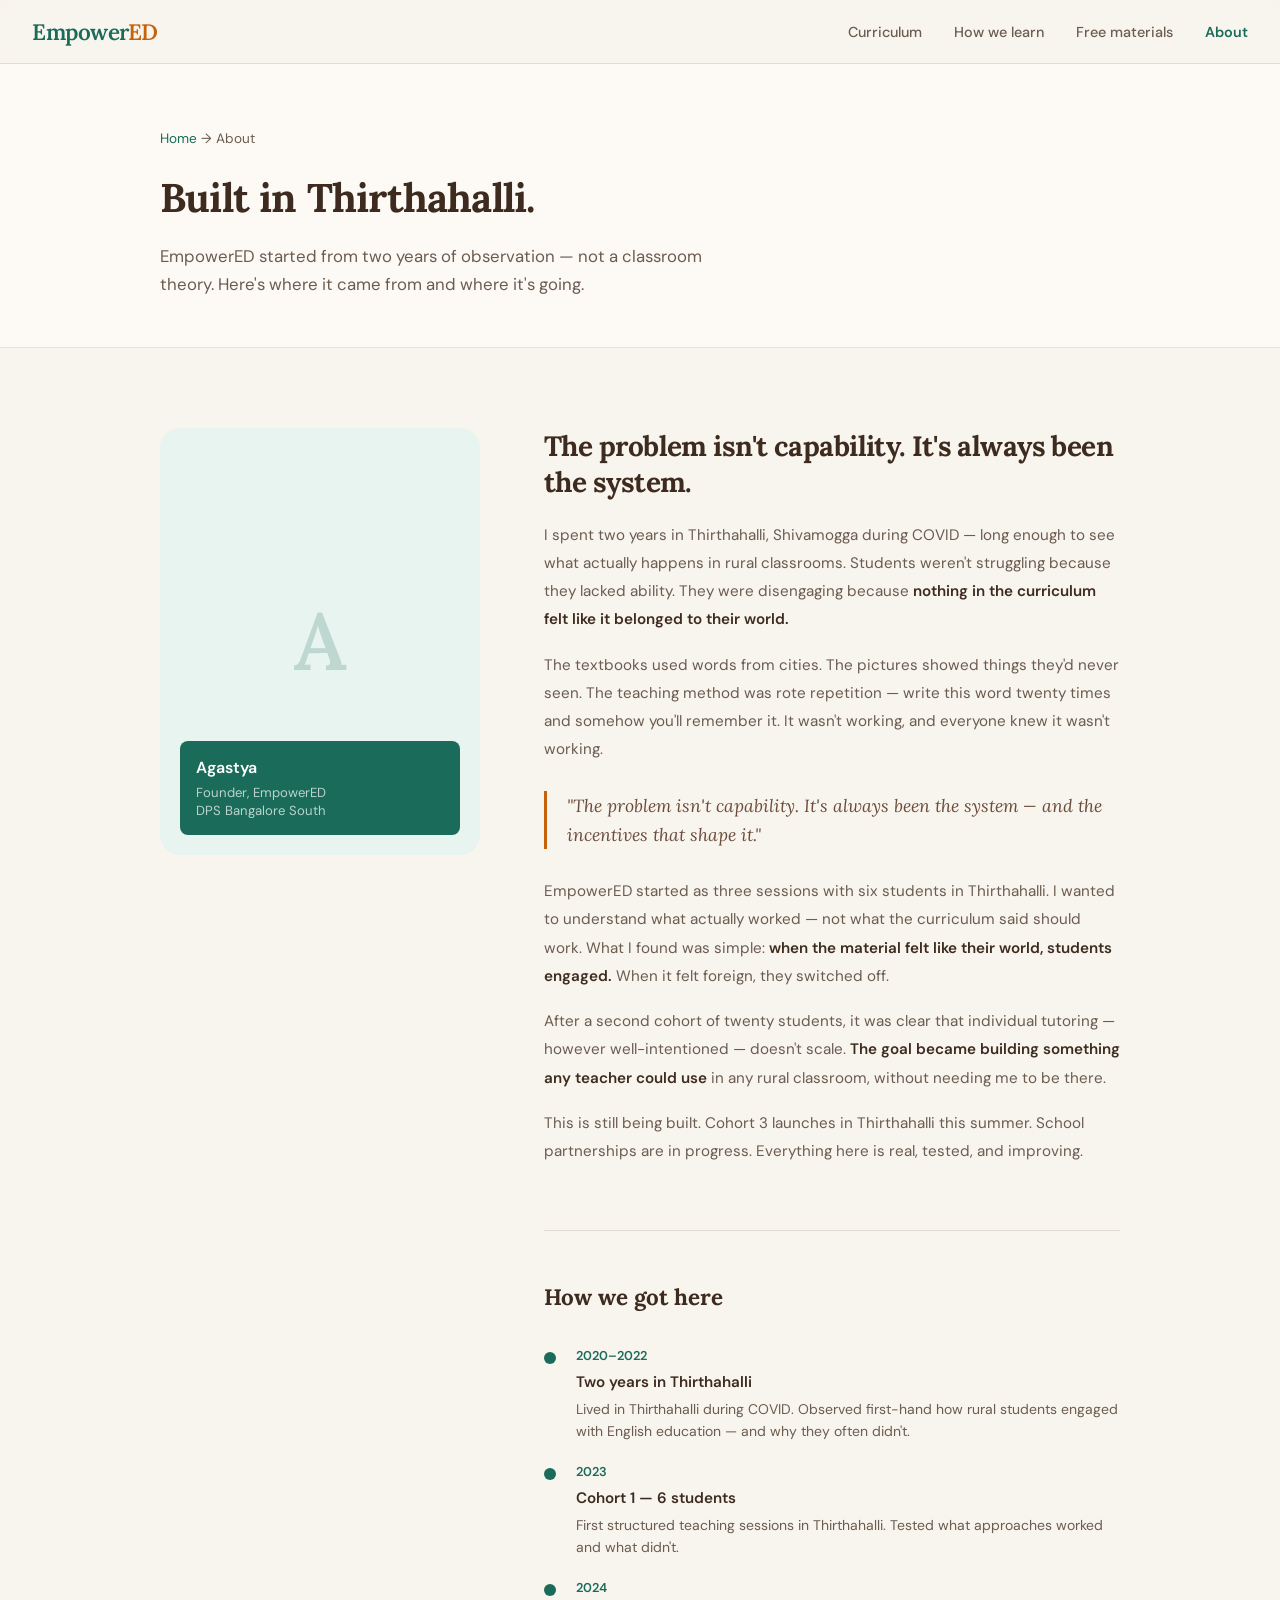
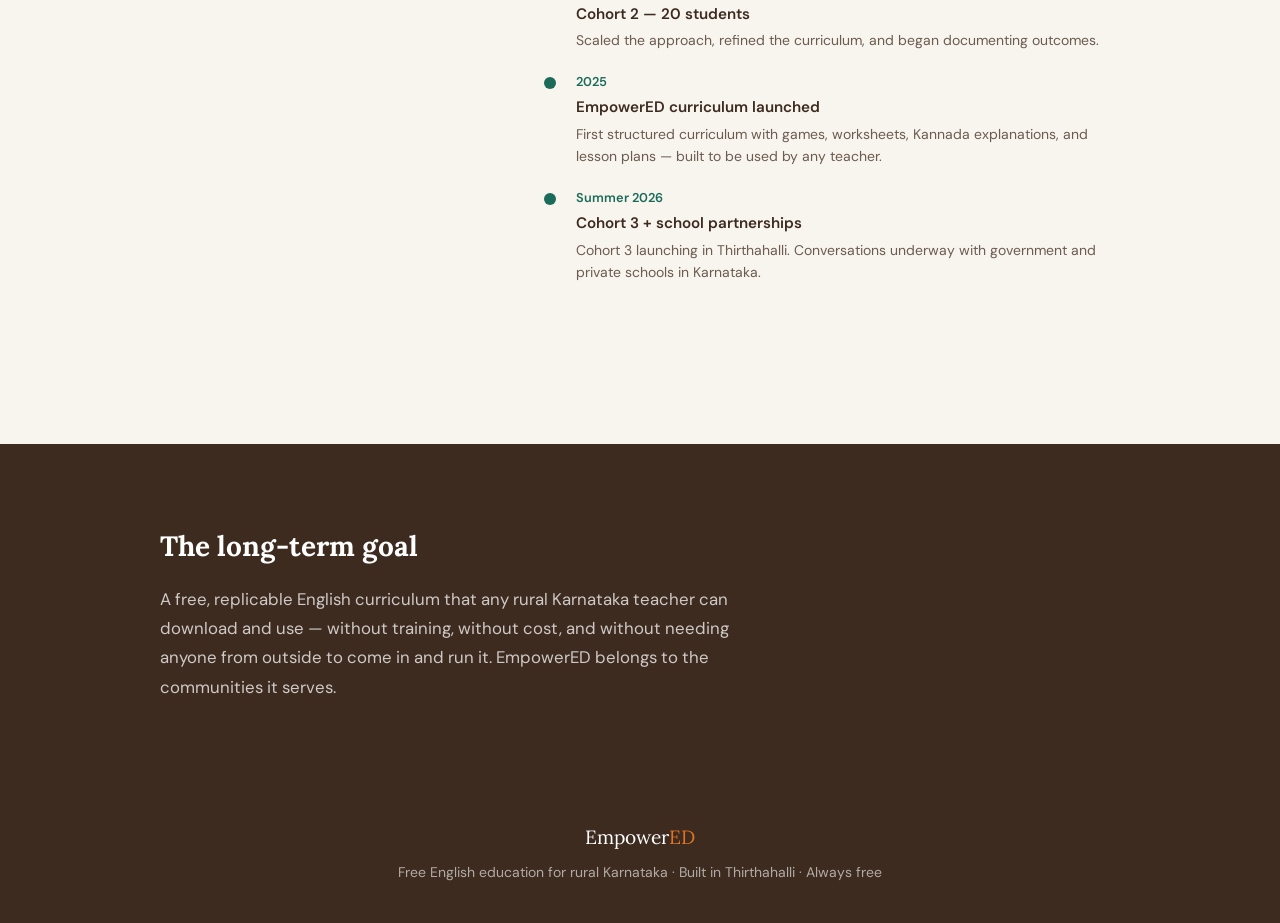
==== about.html @ 418e9cbe "Add files via upload" ====
<!DOCTYPE html>
<html lang="en">
<head>
<meta charset="UTF-8">
<meta name="viewport" content="width=device-width, initial-scale=1.0">
<title>About — EmpowerED</title>
<link href="https://fonts.googleapis.com/css2?family=Lora:ital,wght@0,400;0,600;1,400&family=DM+Sans:wght@400;500;600&display=swap" rel="stylesheet">
<link rel="stylesheet" href="style.css">
<style>
  .page-hero { background: var(--warm-white); padding: 4rem 2rem 3rem; border-bottom: 1px solid var(--border); }
  .breadcrumb { font-size: 0.85rem; color: var(--text-muted); margin-bottom: 1rem; }
  .breadcrumb a { color: var(--teal); text-decoration: none; }
  .page-hero h1 { font-family: var(--font-display); font-size: 2.5rem; color: var(--brown); letter-spacing: -0.02em; margin-bottom: 0.75rem; }
  .page-hero p { font-size: 1.05rem; color: var(--text-muted); max-width: 560px; line-height: 1.7; }

  .about-section { background: var(--cream); }
  .about-grid { display: grid; grid-template-columns: 1fr 1.8fr; gap: 4rem; align-items: start; }
  @media (max-width: 680px) { .about-grid { grid-template-columns: 1fr; gap: 2rem; } }

  .about-img { background: var(--teal-light); border-radius: 1.25rem; aspect-ratio: 3/4; display: flex; align-items: center; justify-content: center; position: relative; overflow: hidden; }
  .about-initials { font-family: var(--font-display); font-size: 5rem; font-weight: 600; color: var(--teal); opacity: 0.2; }
  .about-tag { position: absolute; bottom: 1.25rem; left: 1.25rem; right: 1.25rem; background: var(--teal); color: #fff; border-radius: 0.5rem; padding: 0.875rem 1rem; }
  .about-tag .name { font-weight: 600; color: #fff; font-size: 1rem; margin-bottom: 0.2rem; }
  .about-tag .role { color: rgba(255,255,255,0.7); font-size: 0.82rem; line-height: 1.4; }

  .about-content h2 { font-family: var(--font-display); font-size: 1.75rem; color: var(--brown); margin-bottom: 1.25rem; letter-spacing: -0.02em; line-height: 1.3; }
  .about-content p { font-size: 0.95rem; color: var(--text-muted); line-height: 1.85; margin-bottom: 1.1rem; }
  .about-content p strong { color: var(--brown); font-weight: 600; }
  .about-quote { border-left: 3px solid var(--amber); padding-left: 1.25rem; margin: 1.75rem 0; font-family: var(--font-display); font-style: italic; font-size: 1.1rem; color: var(--brown-mid); line-height: 1.65; }

  .timeline { margin-top: 4rem; padding-top: 3rem; border-top: 1px solid var(--border); }
  .timeline h3 { font-family: var(--font-display); font-size: 1.4rem; color: var(--brown); margin-bottom: 2rem; }
  .timeline-list { display: flex; flex-direction: column; gap: 1.25rem; }
  .timeline-item { display: flex; gap: 1.25rem; align-items: flex-start; }
  .timeline-dot { width: 12px; height: 12px; border-radius: 50%; background: var(--teal); flex-shrink: 0; margin-top: 0.35rem; }
  .timeline-content { flex: 1; }
  .timeline-year { font-size: 0.8rem; font-weight: 600; color: var(--teal); margin-bottom: 0.2rem; }
  .timeline-title { font-size: 0.95rem; font-weight: 600; color: var(--brown); margin-bottom: 0.2rem; }
  .timeline-desc { font-size: 0.875rem; color: var(--text-muted); line-height: 1.6; }

  .mission { background: var(--brown); margin-top: 5rem; }
  /* Note: mission section uses section padding from shared CSS */
  .mission h2 { font-family: var(--font-display); font-size: 1.75rem; color: #fff; margin-bottom: 1rem; }
  .mission p { color: rgba(255,255,255,0.75); font-size: 1.05rem; line-height: 1.75; max-width: 600px; }
</style>
</head>
<body>

<nav>
  <a href="index.html" class="nav-logo">Empower<span>ED</span></a>
  <ul class="nav-links">
    <li><a href="curriculum.html">Curriculum</a></li>
    <li><a href="games.html">How we learn</a></li>
    <li><a href="materials.html">Free materials</a></li>
    <li><a href="about.html" class="active">About</a></li>
  </ul>
</nav>

<section class="page-hero">
  <div class="container">
    <div class="breadcrumb"><a href="index.html">Home</a> → About</div>
    <h1>Built in Thirthahalli.</h1>
    <p>EmpowerED started from two years of observation — not a classroom theory. Here's where it came from and where it's going.</p>
  </div>
</section>

<section class="about-section">
  <div class="container">
    <div class="about-grid">

      <div>
        <div class="about-img">
          <div class="about-initials">A</div>
          <div class="about-tag">
            <!-- UPDATE NAME AND ROLE -->
            <div class="name">Agastya</div>
            <div class="role">Founder, EmpowerED<br>DPS Bangalore South</div>
          </div>
        </div>
      </div>

      <div class="about-content">
        <h2>The problem isn't capability. It's always been the system.</h2>

        <!-- UPDATE YOUR STORY HERE -->
        <p>I spent two years in Thirthahalli, Shivamogga during COVID — long enough to see what actually happens in rural classrooms. Students weren't struggling because they lacked ability. They were disengaging because <strong>nothing in the curriculum felt like it belonged to their world.</strong></p>

        <p>The textbooks used words from cities. The pictures showed things they'd never seen. The teaching method was rote repetition — write this word twenty times and somehow you'll remember it. It wasn't working, and everyone knew it wasn't working.</p>

        <div class="about-quote">"The problem isn't capability. It's always been the system — and the incentives that shape it."</div>

        <p>EmpowerED started as three sessions with six students in Thirthahalli. I wanted to understand what actually worked — not what the curriculum said should work. What I found was simple: <strong>when the material felt like their world, students engaged.</strong> When it felt foreign, they switched off.</p>

        <p>After a second cohort of twenty students, it was clear that individual tutoring — however well-intentioned — doesn't scale. <strong>The goal became building something any teacher could use</strong> in any rural classroom, without needing me to be there.</p>

        <p>This is still being built. Cohort 3 launches in Thirthahalli this summer. School partnerships are in progress. Everything here is real, tested, and improving.</p>

        <!-- TIMELINE -->
        <div class="timeline">
          <h3>How we got here</h3>
          <div class="timeline-list">
            <div class="timeline-item">
              <div class="timeline-dot"></div>
              <div class="timeline-content">
                <div class="timeline-year">2020–2022</div>
                <div class="timeline-title">Two years in Thirthahalli</div>
                <div class="timeline-desc">Lived in Thirthahalli during COVID. Observed first-hand how rural students engaged with English education — and why they often didn't.</div>
              </div>
            </div>
            <div class="timeline-item">
              <div class="timeline-dot"></div>
              <div class="timeline-content">
                <div class="timeline-year">2023</div>
                <div class="timeline-title">Cohort 1 — 6 students</div>
                <div class="timeline-desc">First structured teaching sessions in Thirthahalli. Tested what approaches worked and what didn't.</div>
              </div>
            </div>
            <div class="timeline-item">
              <div class="timeline-dot"></div>
              <div class="timeline-content">
                <div class="timeline-year">2024</div>
                <div class="timeline-title">Cohort 2 — 20 students</div>
                <div class="timeline-desc">Scaled the approach, refined the curriculum, and began documenting outcomes.</div>
              </div>
            </div>
            <div class="timeline-item">
              <div class="timeline-dot"></div>
              <div class="timeline-content">
                <div class="timeline-year">2025</div>
                <div class="timeline-title">EmpowerED curriculum launched</div>
                <div class="timeline-desc">First structured curriculum with games, worksheets, Kannada explanations, and lesson plans — built to be used by any teacher.</div>
              </div>
            </div>
            <div class="timeline-item">
              <div class="timeline-dot"></div>
              <div class="timeline-content">
                <div class="timeline-year">Summer 2026</div>
                <div class="timeline-title">Cohort 3 + school partnerships</div>
                <div class="timeline-desc">Cohort 3 launching in Thirthahalli. Conversations underway with government and private schools in Karnataka.</div>
              </div>
            </div>
          </div>
        </div>

      </div>
    </div>
  </div>
</section>

<section class="mission">
  <div class="container">
    <h2>The long-term goal</h2>
    <p>A free, replicable English curriculum that any rural Karnataka teacher can download and use — without training, without cost, and without needing anyone from outside to come in and run it. EmpowerED belongs to the communities it serves.</p>
  </div>
</section>

<footer>
  <div class="footer-logo">Empower<span>ED</span></div>
  <p>Free English education for rural Karnataka · Built in Thirthahalli · Always free</p>
</footer>

</body>
</html>
---- style.css ----
*, *::before, *::after { box-sizing: border-box; margin: 0; padding: 0; }

:root {
  --cream: #f8f4ee;
  --warm-white: #fdfaf6;
  --teal: #1a6b5a;
  --teal-light: #e8f4f0;
  --teal-mid: #2d8c76;
  --amber: #c8620a;
  --amber-light: #fef3e8;
  --amber-mid: #e07420;
  --brown: #3d2b1f;
  --brown-mid: #6b4c3b;
  --brown-light: #f0e8e0;
  --text: #2c1f14;
  --text-muted: #6b5c50;
  --border: rgba(61,43,31,0.12);
  --font-display: 'Lora', Georgia, serif;
  --font-body: 'DM Sans', system-ui, sans-serif;
}

html { scroll-behavior: smooth; }
body { font-family: var(--font-body); background: var(--cream); color: var(--text); line-height: 1.6; overflow-x: hidden; }

nav { position: sticky; top: 0; z-index: 100; background: rgba(248,244,238,0.95); backdrop-filter: blur(8px); border-bottom: 1px solid var(--border); padding: 0 2rem; display: flex; align-items: center; justify-content: space-between; height: 64px; }
.nav-logo { font-family: var(--font-display); font-size: 1.4rem; color: var(--teal); font-weight: 600; letter-spacing: -0.02em; text-decoration: none; }
.nav-logo span { color: var(--amber); }
.nav-links { display: flex; gap: 2rem; list-style: none; }
.nav-links a { font-size: 0.9rem; font-weight: 500; color: var(--text-muted); text-decoration: none; transition: color 0.2s; }
.nav-links a:hover, .nav-links a.active { color: var(--teal); font-weight: 600; }

section { padding: 5rem 2rem; }
.container { max-width: 960px; margin: 0 auto; }

.section-label { font-size: 0.8rem; font-weight: 600; letter-spacing: 0.1em; text-transform: uppercase; color: var(--amber); margin-bottom: 0.75rem; }
.section-title { font-family: var(--font-display); font-size: 2rem; color: var(--brown); margin-bottom: 1rem; letter-spacing: -0.02em; }
.section-sub { font-size: 1.05rem; color: var(--text-muted); max-width: 560px; line-height: 1.7; margin-bottom: 3rem; }

.btn-primary { background: var(--teal); color: #fff; padding: 0.85rem 2rem; border-radius: 0.5rem; font-size: 0.95rem; font-weight: 600; text-decoration: none; transition: background 0.2s, transform 0.15s; display: inline-block; }
.btn-primary:hover { background: var(--teal-mid); transform: translateY(-1px); }
.btn-secondary { background: transparent; color: var(--teal); padding: 0.85rem 2rem; border-radius: 0.5rem; font-size: 0.95rem; font-weight: 600; text-decoration: none; border: 1.5px solid var(--teal); transition: background 0.2s; display: inline-block; }
.btn-secondary:hover { background: var(--teal-light); }

footer { background: var(--brown); color: rgba(255,255,255,0.6); padding: 2.5rem 2rem; text-align: center; font-size: 0.875rem; }
.footer-logo { font-family: var(--font-display); font-size: 1.2rem; color: #fff; margin-bottom: 0.5rem; }
.footer-logo span { color: var(--amber-mid); }
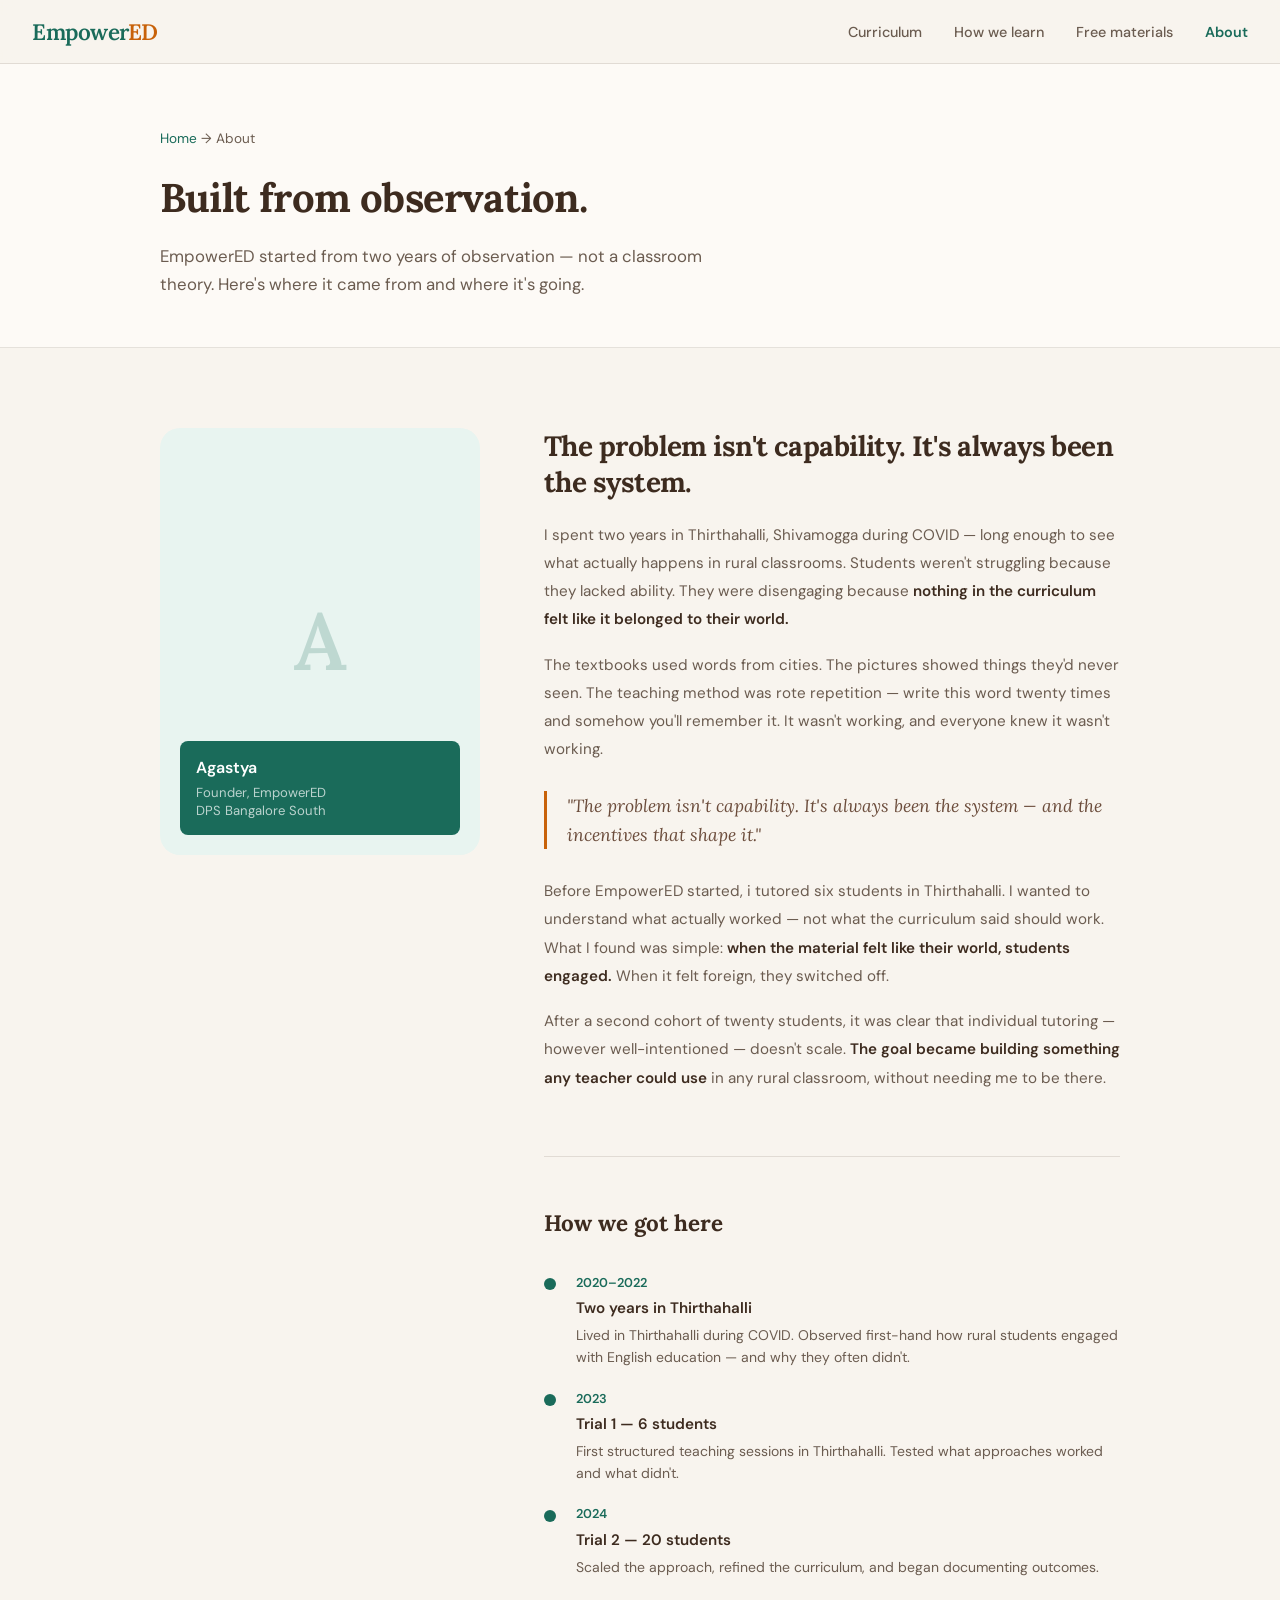
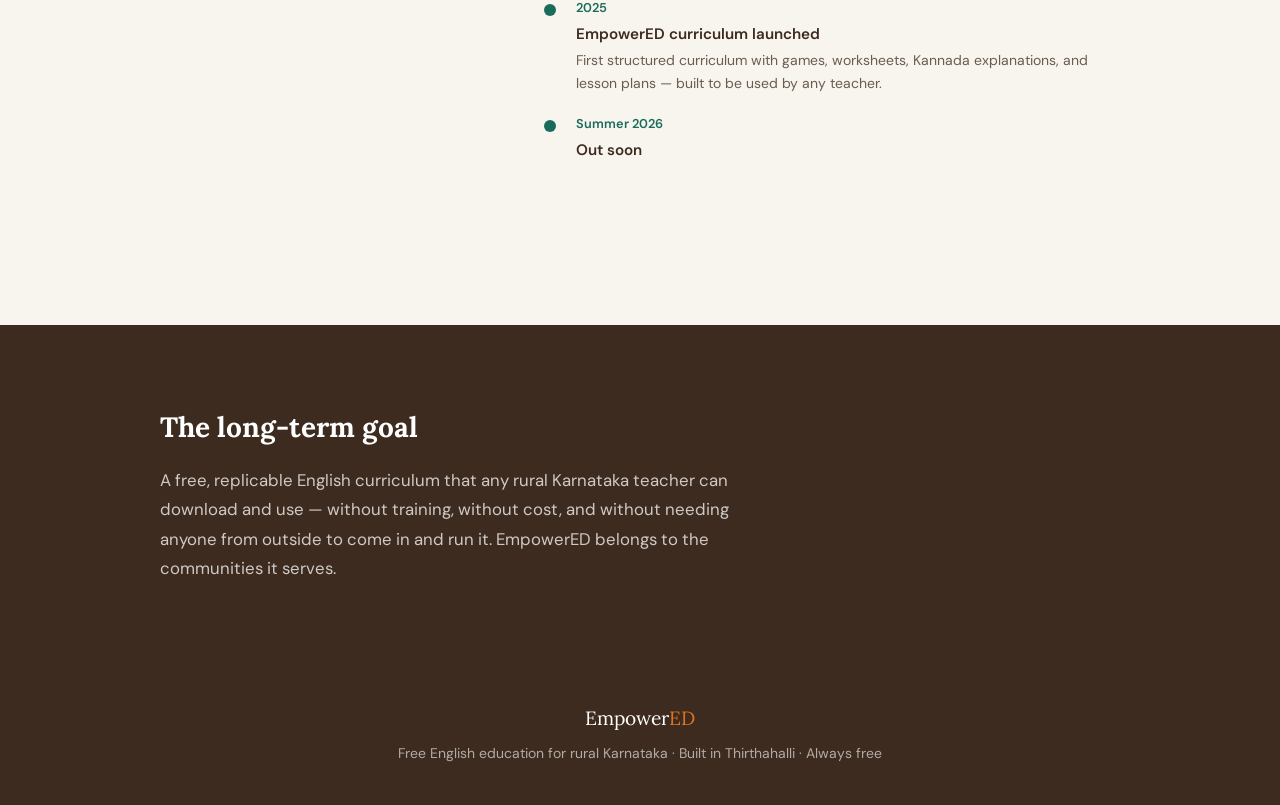
==== commit 62ab25b1: "Update about.html" ====
--- a/about.html
+++ b/about.html
@@ -59,7 +59,7 @@
 <section class="page-hero">
   <div class="container">
     <div class="breadcrumb"><a href="index.html">Home</a> → About</div>
-    <h1>Built in Thirthahalli.</h1>
+    <h1>Built from observation.</h1>
     <p>EmpowerED started from two years of observation — not a classroom theory. Here's where it came from and where it's going.</p>
   </div>
 </section>
@@ -89,12 +89,11 @@
 
         <div class="about-quote">"The problem isn't capability. It's always been the system — and the incentives that shape it."</div>
 
-        <p>EmpowerED started as three sessions with six students in Thirthahalli. I wanted to understand what actually worked — not what the curriculum said should work. What I found was simple: <strong>when the material felt like their world, students engaged.</strong> When it felt foreign, they switched off.</p>
+        <p> Before EmpowerED started, i tutored six students in Thirthahalli. I wanted to understand what actually worked — not what the curriculum said should work. What I found was simple: <strong>when the material felt like their world, students engaged.</strong> When it felt foreign, they switched off.</p>
 
         <p>After a second cohort of twenty students, it was clear that individual tutoring — however well-intentioned — doesn't scale. <strong>The goal became building something any teacher could use</strong> in any rural classroom, without needing me to be there.</p>
 
-        <p>This is still being built. Cohort 3 launches in Thirthahalli this summer. School partnerships are in progress. Everything here is real, tested, and improving.</p>
-
+        
         <!-- TIMELINE -->
         <div class="timeline">
           <h3>How we got here</h3>
@@ -111,7 +110,7 @@
               <div class="timeline-dot"></div>
               <div class="timeline-content">
                 <div class="timeline-year">2023</div>
-                <div class="timeline-title">Cohort 1 — 6 students</div>
+                <div class="timeline-title">Trial 1 — 6 students</div>
                 <div class="timeline-desc">First structured teaching sessions in Thirthahalli. Tested what approaches worked and what didn't.</div>
               </div>
             </div>
@@ -119,7 +118,7 @@
               <div class="timeline-dot"></div>
               <div class="timeline-content">
                 <div class="timeline-year">2024</div>
-                <div class="timeline-title">Cohort 2 — 20 students</div>
+                <div class="timeline-title">Trial 2 — 20 students</div>
                 <div class="timeline-desc">Scaled the approach, refined the curriculum, and began documenting outcomes.</div>
               </div>
             </div>
@@ -135,8 +134,8 @@
               <div class="timeline-dot"></div>
               <div class="timeline-content">
                 <div class="timeline-year">Summer 2026</div>
-                <div class="timeline-title">Cohort 3 + school partnerships</div>
-                <div class="timeline-desc">Cohort 3 launching in Thirthahalli. Conversations underway with government and private schools in Karnataka.</div>
+                <div class="timeline-title">Out soon</div>
+                
               </div>
             </div>
           </div>
